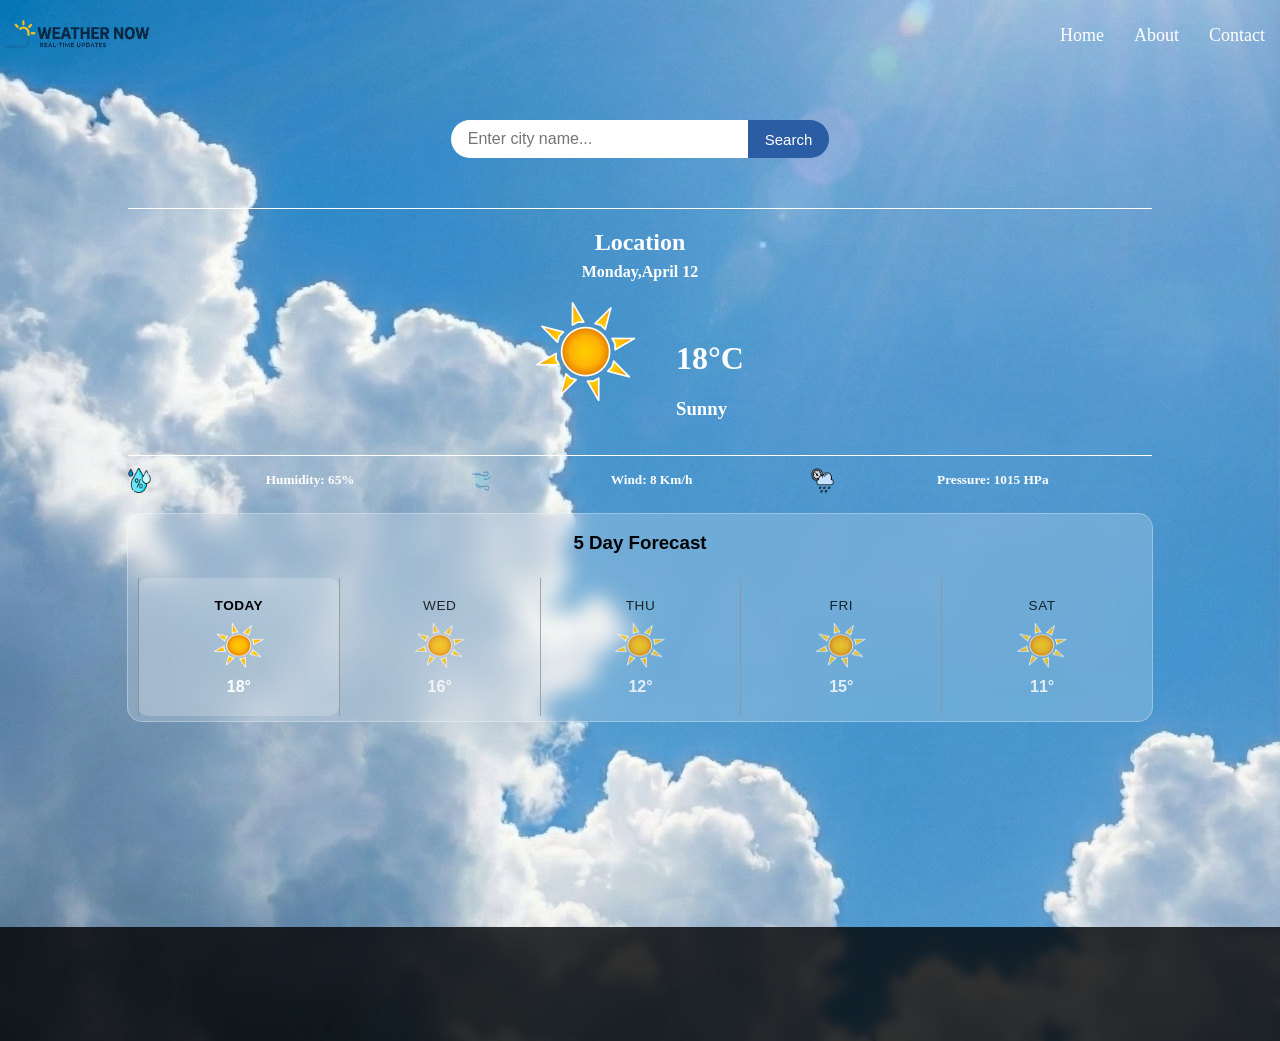
==== index.html @ 5ecf5d79 "Rename weather-app.html to index.html" ====
<!DOCTYPE html>
<html lang="en">
<head>
    <meta charset="UTF-8">
    <meta name="viewport" content="width=device-width, initial-scale=1.0">
    <title>Weather-App</title>
    <link rel="stylesheet" href="style.css">
</head>
<body>
    <header class="head">
        <img src="images/Logo.png">
        <nav>
            <ul>
                <li><a href="#">Home</a></li>
                <li><a href="#">About</a></li>
                <li><a href="#">Contact</a></li>
            </ul>
        </nav>
    </header>
    <main class="hero-section">
        <div class="search">
            <input type="text" placeholder="Enter city name...">
            <button id="btn">Search</button>
        </div>
        <div class="temp">
            <h2 id="city">Location</h2>
            <h4 id="daydate">Monday,April 12</h4>
            <div class="temperature">
                <img class="today" src="images/Sunny1.png">
                <ul>
                   <li>
                     <h1 id="tempnumber">18&deg;C</h1>
                   </li>
                   <li>
                     <h3 id="weathertype">Sunny</h3>
                   </li>
                </ul>
            </div>
            
        </div>
        <div class="addInfo">
                    
                        <li>
                            <img src="images/Humidity.png">
                            <h5 id="humidity">Humidity: 65%</h5>
                        </li>
                        <li>
                            <img src="images/wind.png">
                            <h5 id="wind">Wind: 8 Km/h</h5>
                        </li>
                        <li>
                            <img src="images/pressure.png">
                            <h5 id="pressure">Pressure: 1015 HPa</h5>
                        </li>
                  
        </div>
        <div class="forecast-container">
           <div class="heading">
            <h3>5 Day Forecast</h3>
           </div>
          <div class="items">
           <div class="forecast-item active">
              <span class="day">Today</span>
              <img class="today size" src="images/Sunny1.png">
              <span class="temp">18°</span>
            </div>

            <div class="forecast-item">
              <span class="day day2">Wed</span>
              <img class="two size" src="images/Sunny1.png">
              <span class="temp temp2">16°</span>
            </div>

            <div class="forecast-item">
              <span class="day day3">Thu</span>
              <img class="three size" src="images/Sunny1.png">
              <span class="temp temp3">12°</span>
            </div>

            <div class="forecast-item">
              <span class="day day4">Fri</span>
              <img class="four size" src="images/Sunny1.png">
              <span class="temp temp4">15°</span>
            </div>

            <div class="forecast-item">
              <span class="day day5">Sat</span>
              <img class="five size" src="images/Sunny1.png">
              <span class="temp temp5">11°</span>
            </div>
           </div>  
        </div>
    </main>

    <footer>
        <p>Copyright &copy; 2026 WeatherNow. Designed by <strong>YourName</strong>.</p>
        <p>Powered by <a href="https://openweathermap.org/" target="_blank">OpenWeatherMap API</a></p>
    </footer>

    <script src="apikey.js"></script>
    <script src="script.js"></script>
</body>
</html>
---- style.css ----
html,body{
    height:100%;
    margin:0px;
}
body{
    
    background:url(images/background5.png);
    background-attachment: fixed;
    background-size:cover ;
    background-position:center center;
    background-repeat:no-repeat;
    display:flex;
    flex-direction: column;
    width:100%;
    
}


.head{
    display:flex;
    justify-content: space-between;
    align-items: center;
    width:100%;
    margin:0px;
}
.head img{
    width:150px;
    height:70px;
}

.head nav{
    height:50px;
    align-items: center;
    margin:0px;
}
.head nav ul{
    margin-top:0px;
    display: flex;
    list-style: none;
    
}
.head nav ul li{
    
    padding-left: 15px;
    padding-right: 15px;
    height:50px;
    align-content: center;
}
.head nav ul li a{
    height:50px;
    color:white;
    text-decoration: none;
    font-size: large;
    font-family:"Segoe UI","Apple Color Emoji","Segoe UI Emoji", "Segoe UI Symbol";

}
.head nav ul li a:hover{
    text-shadow: 0px 0px 5px #cfcfcf;
}

/* Main Part Css */

.hero-section{
    flex-grow: 1;
    
}

.search{
    width: 80%;
    
    display:flex;
    justify-content: center;
    margin:auto;
    margin-top: 50px;
    border-bottom: 1px solid white;
    padding-bottom:50px;
}

.search input{
    border-top-left-radius: 30px;
    border-bottom-left-radius: 30px;
    border-style: none;
    font-size: 16px;
    width:270px;
    padding: 10px;
    padding-left:17px;
    outline: none;
}
#btn{
    background-color: #2a5da4;
    color: white;
    padding-right:17px;
    padding-left:17px;
    font-size: 15px;
    border-top-right-radius:30px;
    border-bottom-right-radius: 30px;
    border:none;

}
#btn:hover{
    cursor: pointer;
    background-color:#3a69aa
}

/* Temp */

.temp{
    width:80%;
    display: flex;
    flex-direction: column;
    color:white;
    align-items: center;
    margin: auto;
    
    
}
#city{
    padding:0px;
    margin-bottom:0px;
}
#daydate{
    margin-top: 7px;
}
.temperature{
    width: 100%;
    display:flex;
    border-bottom: 1px solid white;
    justify-content: center;
}

.temperature img{
    height:100px;
    width: 100px;
}
.temperature ul{
    list-style: none;
}

.addInfo{
    display: flex;
    flex-direction: row;
    list-style: none;
    width:80%;
    margin: auto;
    
}
.addInfo li{
    display: flex;
    width:100%;
    align-items: center;
    margin-top:12px;
}
.addInfo li img{
    width:23px;
    height:25px;
}
.addInfo li h5{
    color:white;
    margin: auto;
}

/*Forecast Container*/

.forecast-container{
    display:flex;
    flex-direction: column;
    width:80%;
    border:1px solid white;
    justify-content:center;
    margin:auto;
    margin-top:20px;
    background: rgba(255, 255, 255, 0.2); /* Glass effect */
    backdrop-filter: blur(10px); /* Blurs background behind it */
    border-radius: 15px;
    font-family: 'Inter', sans-serif;
    border:1px solid rgba(255, 255, 255, 0.3);
    
}   
.heading h3{
    text-align: center;
}

.items{
    display: flex;
    flex-direction: row;
    justify-content: center;
    margin-left:10px;
    margin-right:10px;
    
}
.forecast-item{
    display:flex;
    flex-direction: column;
    border-left:1px solid white;
    margin:5px 0px;
    padding: 20px 1px;
    width:100%;
    align-items: center;
    border-radius: 10px;
    border-image: linear-gradient(to right, #939393, rgba(0, 0, 0, 0)) 1;
    gap:10px;
    opacity: 0.8;
    transition: transform 0.2s ease, opacity 0.2s;
    cursor: pointer;
}
.forecast-item.active {
  opacity: 1;
  font-weight: 700;
  background: rgba(255, 255, 255, 0.2);
  padding: 20px 1px;
  border-radius: 10px;
  margin: 5px 0px; /* Adjust for padding to keep alignment */
}

.forecast-item:hover {
  opacity: 1;
  transform: translateY(-3px);
}

.day {
  font-size: 0.85rem;
  text-transform: uppercase;
  letter-spacing: 0.5px;
}

.size{
    width:50px;
    height:45px;
}

.temp {
  font-size: 1rem;
  font-weight: 600;
}

/* -- Footer -- */

footer {
    
    background: rgba(0, 0, 0, 0.8);
    backdrop-filter: blur(5px);
    padding: 20px;
    text-align: center;
    color: #fff;
    margin-top:205px;
    font-size: 14px;
}

footer a {
    color: #fff;
    text-decoration: none;
    font-weight: bold;
}

footer a:hover {
    text-decoration: underline;
}



@media only screen and (max-width: 600px) {

    /*--Header--*/

    .head img{
    width:108px;
    height:60px;
    }

    .head nav ul li{
    
    padding-left: 10px;
    padding-right: 6px;
    
    }
    .head nav ul li a{
    height:50px;
    font-size: medium;
    }

    /*--Main--*/

    .search, .temp, .addInfo, .forecast-container {
        width: 80%;
    }

    .addInfo {
        margin-top:12px;
        flex-direction: column;
        gap: 15px;
        align-items: center;
        margin-bottom: 20px;
    }

    .items {
        gap: 2px;
    }
    
    .forecast-item {
        padding: 10px 2px;
    }

    .day {
        font-size: 12px;
    }

    .temp {
        font-size: 14px;
    }

    .forecast-item img {
        width: 30px;
        height: 30px;
    }
    
    .temperature {
        font-size: 14px;
    }
    
    .city-name h1 {
        font-size: 24px;
    }
}
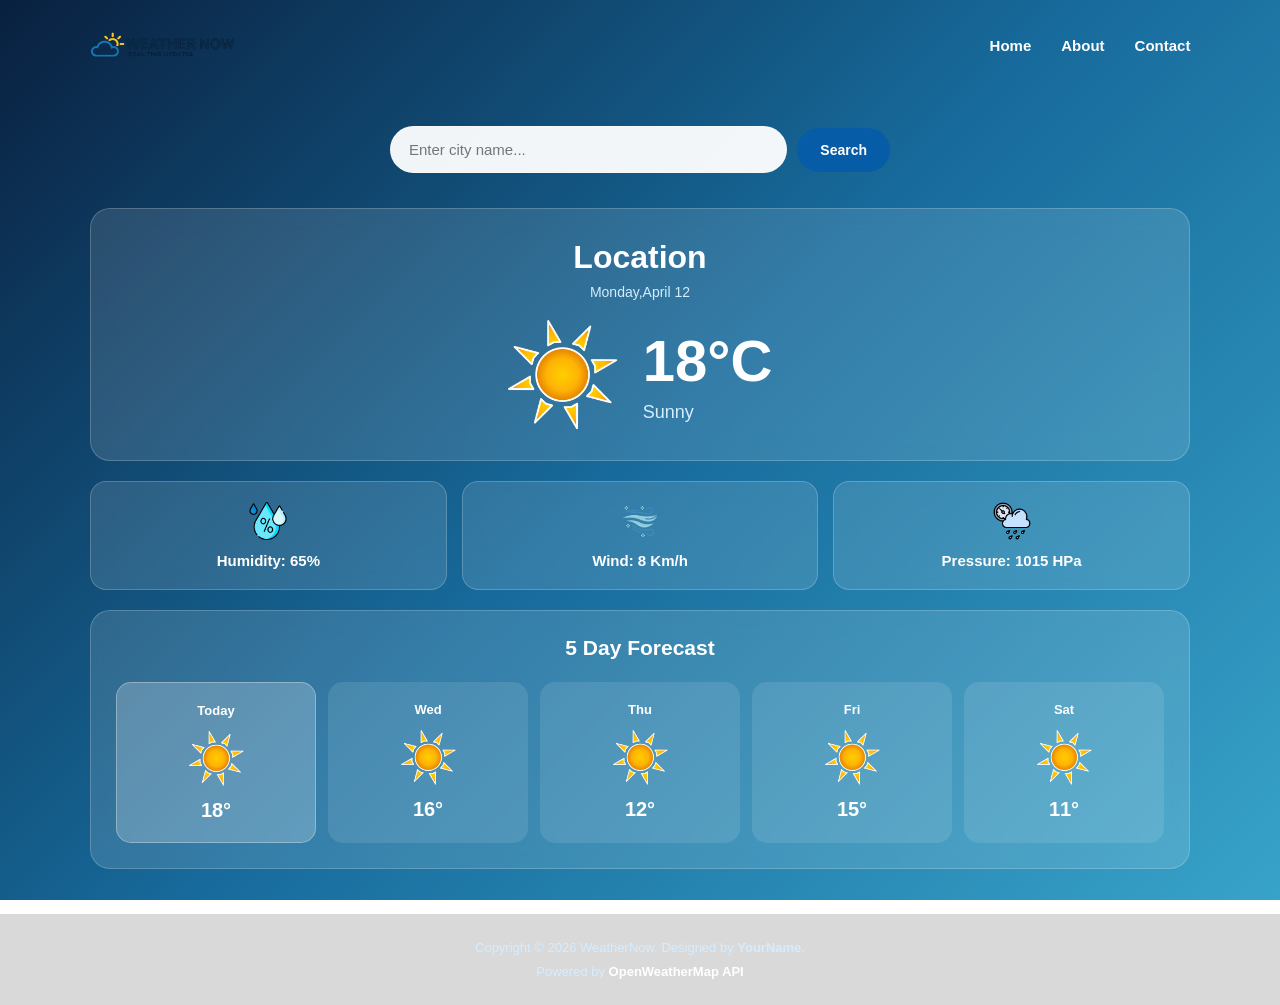
==== commit 32f21878: "Enhance accessibility for logo and input field Added alt attribute to logo image and aria-label to i" ====
--- a/index.html
+++ b/index.html
@@ -8,7 +8,7 @@
 </head>
 <body>
     <header class="head">
-        <img src="images/Logo.png">
+        <img src="images/Logo.png" alt="WeatherNow logo">
         <nav>
             <ul>
                 <li><a href="#">Home</a></li>
@@ -19,9 +19,11 @@
     </header>
     <main class="hero-section">
         <div class="search">
-            <input type="text" placeholder="Enter city name...">
+            <input type="text" placeholder="Enter city name..." aria-label="Enter city name">
             <button id="btn">Search</button>
         </div>
+        <p class="error" style="display:none;"></p>
+        <div class="weather">
         <div class="temp">
             <h2 id="city">Location</h2>
             <h4 id="daydate">Monday,April 12</h4>
@@ -90,6 +92,7 @@
             </div>
            </div>  
         </div>
+        </div>    
     </main>
 
     <footer>
@@ -97,7 +100,6 @@
         <p>Powered by <a href="https://openweathermap.org/" target="_blank">OpenWeatherMap API</a></p>
     </footer>
 
-    <script src="apikey.js"></script>
     <script src="script.js"></script>
 </body>
 </html>
--- a/style.css
+++ b/style.css
@@ -1,324 +1,547 @@
 
-html,body{
-    height:100%;
-    margin:0px;
-}
-body{
-    
-    background:url(images/background5.png);
+/* =========================
+   1. BASE
+========================= */
+
+* {
+    margin: 0;
+    padding: 0;
+    box-sizing: border-box;
+}
+
+body {
+    min-height: 100vh;
+    font-family: Arial, Helvetica, sans-serif;
+    color: #ffffff;
+    background: linear-gradient(135deg, #09203f, #176b9c, #38a3c9);
     background-attachment: fixed;
-    background-size:cover ;
-    background-position:center center;
-    background-repeat:no-repeat;
-    display:flex;
-    flex-direction: column;
-    width:100%;
-    
-}
-
-
-.head{
-    display:flex;
+}
+
+/* ============================
+   2. HEADER
+========================= */
+
+.head {
+    width: 100%;
+    min-height: 75px;
+    padding: 15px 7%;
+    display: flex;
+    align-items: center;
     justify-content: space-between;
+}
+
+.head img {
+    width: 145px;
+    height: auto;
+    object-fit: contain;
+}
+
+.head nav ul {
+    display: flex;
     align-items: center;
-    width:100%;
-    margin:0px;
-}
-.head img{
-    width:150px;
-    height:70px;
-}
-
-.head nav{
-    height:50px;
+    gap: 30px;
+    list-style: none;
+}
+
+.head nav a {
+    color: white;
+    text-decoration: none;
+    font-size: 15px;
+    font-weight: 600;
+    transition: color 0.3s ease;
+}
+
+.head nav a:hover {
+    color: #a8e5ff;
+}
+
+/* =========================
+   3. MAIN CONTAINER
+========================= */
+
+.hero-section {
+    width: 90%;
+    max-width: 1100px;
+    margin: 35px auto;
+}
+
+/* ========================
+   4. SEARCH BAR
+========================= */
+
+.search {
+    display: flex;
+    justify-content: center;
     align-items: center;
-    margin:0px;
-}
-.head nav ul{
-    margin-top:0px;
+    max-width: 500px;
+    margin: 0 auto 35px;
+    gap: 10px;
+}
+
+.search input {
+    flex: 1;
+    min-width: 0;
+    padding: 14px 18px;
+    border: 1px solid rgba(255, 255, 255, 0.3);
+    border-radius: 30px;
+    outline: none;
+    background: rgba(255, 255, 255, 0.95);
+    color: #18344f;
+    font-size: 15px;
+}
+
+.search input:focus {
+    border-color: #69d4ff;
+    box-shadow: 0 0 0 3px rgba(105, 212, 255, 0.2);
+}
+
+.search button {
+    padding: 14px 23px;
+    border: none;
+    border-radius: 30px;
+    background: #075ca8;
+    color: white;
+    font-size: 14px;
+    font-weight: bold;
+    cursor: pointer;
+    transition: 0.3s ease;
+}
+
+.search button:hover {
+    background: #087cc9;
+    transform: translateY(-2px);
+}
+
+.search button:disabled {
+    opacity: 0.6;
+    cursor: not-allowed;
+}
+
+/* =========================
+   5. ERROR MESSAGE
+========================= */
+
+.error {
+    max-width: 500px;
+    margin: 0 auto 20px;
+    padding: 12px 16px;
+    border-radius: 10px;
+    background: rgba(255, 90, 90, 0.2);
+    border: 1px solid rgba(255, 120, 120, 0.5);
+    color: #ffffff;
+    text-align: center;
+    font-size: 14px;
+}
+
+/* =========================
+   6. WEATHER SECTION
+========================= */
+
+.weather {
+    display: grid;
+    grid-template-columns: 1fr 1fr;
+    gap: 20px;
+}
+
+/* Current weather card */
+
+.weather > .temp {
+    grid-column: 1 / -1;
+    padding: 30px 20px;
+    text-align: center;
+    border: 1px solid rgba(255, 255, 255, 0.2);
+    border-radius: 20px;
+    background: rgba(255, 255, 255, 0.12);
+    backdrop-filter: blur(12px);
+}
+
+.weather > .temp h2 {
+    font-size: 32px;
+    margin-bottom: 8px;
+    text-transform: capitalize;
+}
+
+.weather > .temp h4 {
+    color: #d5edff;
+    font-size: 14px;
+    font-weight: normal;
+}
+
+/* Temperature and icon */
+
+.temperature {
     display: flex;
+    justify-content: center;
+    align-items: center;
+    gap: 25px;
+    margin-top: 20px;
+}
+
+.temperature img {
+    width: 110px;
+    height: 110px;
+    object-fit: contain;
+}
+
+.temperature ul {
     list-style: none;
-    
-}
-.head nav ul li{
-    
-    padding-left: 15px;
-    padding-right: 15px;
-    height:50px;
-    align-content: center;
-}
-.head nav ul li a{
-    height:50px;
-    color:white;
-    text-decoration: none;
-    font-size: large;
-    font-family:"Segoe UI","Apple Color Emoji","Segoe UI Emoji", "Segoe UI Symbol";
-
-}
-.head nav ul li a:hover{
-    text-shadow: 0px 0px 5px #cfcfcf;
-}
-
-/* Main Part Css */
-
-.hero-section{
-    flex-grow: 1;
-    
-}
-
-.search{
-    width: 80%;
-    
-    display:flex;
-    justify-content: center;
-    margin:auto;
-    margin-top: 50px;
-    border-bottom: 1px solid white;
-    padding-bottom:50px;
-}
-
-.search input{
-    border-top-left-radius: 30px;
-    border-bottom-left-radius: 30px;
-    border-style: none;
-    font-size: 16px;
-    width:270px;
-    padding: 10px;
-    padding-left:17px;
-    outline: none;
-}
-#btn{
-    background-color: #2a5da4;
-    color: white;
-    padding-right:17px;
-    padding-left:17px;
-    font-size: 15px;
-    border-top-right-radius:30px;
-    border-bottom-right-radius: 30px;
-    border:none;
-
-}
-#btn:hover{
-    cursor: pointer;
-    background-color:#3a69aa
-}
-
-/* Temp */
-
-.temp{
-    width:80%;
+    text-align: left;
+}
+
+.temperature h1 {
+    font-size: 58px;
+    font-weight: 700;
+}
+
+.temperature h3 {
+    margin-top: 8px;
+    color: #d5edff;
+    font-size: 18px;
+    font-weight: normal;
+    text-transform: capitalize;
+}
+
+/* =========================
+   7. WEATHER DETAILS
+========================= */
+
+.addInfo {
+    grid-column: 1 / -1;
+    display: grid;
+    grid-template-columns: repeat(3, 1fr);
+    gap: 15px;
+}
+
+.addInfo li {
+    min-width: 0;
+    padding: 20px 12px;
     display: flex;
     flex-direction: column;
-    color:white;
     align-items: center;
-    margin: auto;
-    
-    
-}
-#city{
-    padding:0px;
-    margin-bottom:0px;
-}
-#daydate{
-    margin-top: 7px;
-}
-.temperature{
-    width: 100%;
-    display:flex;
-    border-bottom: 1px solid white;
     justify-content: center;
-}
-
-.temperature img{
-    height:100px;
-    width: 100px;
-}
-.temperature ul{
+    gap: 12px;
     list-style: none;
-}
-
-.addInfo{
+    text-align: center;
+    border: 1px solid rgba(255, 255, 255, 0.2);
+    border-radius: 16px;
+    background: rgba(255, 255, 255, 0.12);
+    backdrop-filter: blur(10px);
+}
+
+.addInfo img {
+    width: 38px;
+    height: 38px;
+    object-fit: contain;
+}
+
+.addInfo h5 {
+    font-size: 15px;
+    font-weight: 600;
+    overflow-wrap: anywhere;
+}
+
+/* =========================
+   8. FORECAST SECTION
+========================= */
+
+.forecast-container {
+    grid-column: 1 / -1;
+    padding: 25px;
+    border: 1px solid rgba(255, 255, 255, 0.2);
+    border-radius: 20px;
+    background: rgba(255, 255, 255, 0.13);
+    backdrop-filter: blur(12px);
+}
+
+.heading {
+    text-align: center;
+    margin-bottom: 22px;
+}
+
+.heading h3 {
+    font-size: 21px;
+    font-weight: 700;
+}
+
+.items {
+    display: grid;
+    grid-template-columns: repeat(5, 1fr);
+    gap: 12px;
+}
+
+.forecast-item {
+    min-width: 0;
+    padding: 20px 10px;
     display: flex;
-    flex-direction: row;
-    list-style: none;
-    width:80%;
-    margin: auto;
-    
-}
-.addInfo li{
-    display: flex;
-    width:100%;
+    flex-direction: column;
     align-items: center;
-    margin-top:12px;
-}
-.addInfo li img{
-    width:23px;
-    height:25px;
-}
-.addInfo li h5{
-    color:white;
-    margin: auto;
-}
-
-/*Forecast Container*/
-
-.forecast-container{
-    display:flex;
-    flex-direction: column;
-    width:80%;
-    border:1px solid white;
-    justify-content:center;
-    margin:auto;
-    margin-top:20px;
-    background: rgba(255, 255, 255, 0.2); /* Glass effect */
-    backdrop-filter: blur(10px); /* Blurs background behind it */
+    gap: 13px;
     border-radius: 15px;
-    font-family: 'Inter', sans-serif;
-    border:1px solid rgba(255, 255, 255, 0.3);
-    
-}   
-.heading h3{
+    background: rgba(255, 255, 255, 0.10);
+    transition: 0.3s ease;
+}
+
+.forecast-item:hover {
+    background: rgba(255, 255, 255, 0.23);
+    transform: translateY(-4px);
+}
+
+.forecast-item.active {
+    background: rgba(255, 255, 255, 0.22);
+    border: 1px solid rgba(255, 255, 255, 0.3);
+}
+
+.forecast-item .day {
+    font-size: 13px;
+    font-weight: 600;
+    text-transform: capitalize;
+}
+
+.forecast-item img {
+    width: 55px;
+    height: 55px;
+    object-fit: contain;
+}
+
+.forecast-item .temp {
+    font-size: 20px;
+    font-weight: bold;
+}
+
+/* =========================
+   9. FOOTER
+========================= */
+
+footer {
+    margin-top: 45px;
+    padding: 22px 15px;
     text-align: center;
-}
-
-.items{
-    display: flex;
-    flex-direction: row;
-    justify-content: center;
-    margin-left:10px;
-    margin-right:10px;
-    
-}
-.forecast-item{
-    display:flex;
-    flex-direction: column;
-    border-left:1px solid white;
-    margin:5px 0px;
-    padding: 20px 1px;
-    width:100%;
-    align-items: center;
-    border-radius: 10px;
-    border-image: linear-gradient(to right, #939393, rgba(0, 0, 0, 0)) 1;
-    gap:10px;
-    opacity: 0.8;
-    transition: transform 0.2s ease, opacity 0.2s;
-    cursor: pointer;
-}
-.forecast-item.active {
-  opacity: 1;
-  font-weight: 700;
-  background: rgba(255, 255, 255, 0.2);
-  padding: 20px 1px;
-  border-radius: 10px;
-  margin: 5px 0px; /* Adjust for padding to keep alignment */
-}
-
-.forecast-item:hover {
-  opacity: 1;
-  transform: translateY(-3px);
-}
-
-.day {
-  font-size: 0.85rem;
-  text-transform: uppercase;
-  letter-spacing: 0.5px;
-}
-
-.size{
-    width:50px;
-    height:45px;
-}
-
-.temp {
-  font-size: 1rem;
-  font-weight: 600;
-}
-
-/* -- Footer -- */
-
-footer {
-    
-    background: rgba(0, 0, 0, 0.8);
-    backdrop-filter: blur(5px);
-    padding: 20px;
-    text-align: center;
-    color: #fff;
-    margin-top:205px;
-    font-size: 14px;
+    background: rgba(0, 0, 0, 0.15);
+    color: #d5edff;
+    font-size: 13px;
+    line-height: 1.8;
 }
 
 footer a {
-    color: #fff;
+    color: #ffffff;
+    font-weight: bold;
     text-decoration: none;
-    font-weight: bold;
 }
 
 footer a:hover {
     text-decoration: underline;
 }
 
-
-
-@media only screen and (max-width: 600px) {
-
-    /*--Header--*/
-
-    .head img{
-    width:108px;
-    height:60px;
-    }
-
-    .head nav ul li{
-    
-    padding-left: 10px;
-    padding-right: 6px;
-    
-    }
-    .head nav ul li a{
-    height:50px;
-    font-size: medium;
-    }
-
-    /*--Main--*/
-
-    .search, .temp, .addInfo, .forecast-container {
-        width: 80%;
+/* =========================
+   10. TABLET RESPONSIVENESS
+========================= */
+
+@media (max-width: 768px) {
+
+    .head {
+        padding: 15px 5%;
+    }
+
+    .hero-section {
+        width: 92%;
+        margin: 25px auto;
+    }
+
+    .weather > .temp h2 {
+        font-size: 27px;
+    }
+
+    .temperature h1 {
+        font-size: 48px;
+    }
+
+    .forecast-container {
+        padding: 18px;
+    }
+
+    .items {
+        gap: 8px;
+    }
+
+    .forecast-item {
+        padding: 16px 5px;
+    }
+
+    .forecast-item .day {
+        font-size: 11px;
+    }
+
+    .forecast-item img {
+        width: 45px;
+        height: 45px;
+    }
+
+    .forecast-item .temp {
+        font-size: 17px;
+    }
+}
+
+/* =========================
+   11. MOBILE RESPONSIVENESS
+========================= */
+
+@media (max-width: 480px) {
+
+    .head {
+        min-height: 65px;
+        padding: 12px 5%;
+    }
+
+    .head img {
+        width: 110px;
+    }
+
+    .head nav ul {
+        gap: 13px;
+    }
+
+    .head nav a {
+        font-size: 12px;
+    }
+
+    .hero-section {
+        width: 92%;
+        margin: 20px auto;
+    }
+
+    .search {
+        gap: 7px;
+        margin-bottom: 22px;
+    }
+
+    .search input {
+        padding: 12px 14px;
+        font-size: 13px;
+    }
+
+    .search button {
+        padding: 12px 17px;
+        font-size: 12px;
+    }
+
+    .weather {
+        grid-template-columns: 1fr;
+        gap: 14px;
+    }
+
+    .weather > .temp {
+        grid-column: auto;
+        padding: 25px 12px;
+    }
+
+    .weather > .temp h2 {
+        font-size: 25px;
+    }
+
+    .temperature {
+        gap: 12px;
+        margin-top: 15px;
+    }
+
+    .temperature img {
+        width: 85px;
+        height: 85px;
+    }
+
+    .temperature h1 {
+        font-size: 42px;
+    }
+
+    .temperature h3 {
+        font-size: 15px;
     }
 
     .addInfo {
-        margin-top:12px;
-        flex-direction: column;
-        gap: 15px;
-        align-items: center;
-        margin-bottom: 20px;
+        grid-column: auto;
+        grid-template-columns: 1fr;
+        gap: 10px;
+    }
+
+    .addInfo li {
+        flex-direction: row;
+        justify-content: flex-start;
+        padding: 13px 20px;
+    }
+
+    .addInfo img {
+        width: 32px;
+        height: 32px;
+    }
+
+    .addInfo h5 {
+        font-size: 14px;
+    }
+
+    .forecast-container {
+        grid-column: auto;
+        padding: 15px 10px;
+    }
+
+    .heading h3 {
+        font-size: 18px;
     }
 
     .items {
-        gap: 2px;
-    }
-    
+        grid-template-columns: repeat(2, minmax(0, 1fr));
+        gap: 10px;
+    }
+
     .forecast-item {
-        padding: 10px 2px;
-    }
-
-    .day {
+        padding: 15px 8px;
+    }
+
+    .forecast-item .day {
         font-size: 12px;
     }
 
-    .temp {
-        font-size: 14px;
-    }
-
     .forecast-item img {
-        width: 30px;
-        height: 30px;
-    }
-    
-    .temperature {
-        font-size: 14px;
-    }
-    
-    .city-name h1 {
-        font-size: 24px;
-    }
-}
+        width: 48px;
+        height: 48px;
+    }
+
+    .forecast-item .temp {
+        font-size: 18px;
+    }
+
+    footer {
+        margin-top: 25px;
+        font-size: 12px;
+    }
+}
+
+/* =========================
+   12. SMALL MOBILE SCREENS
+========================= */
+
+@media (max-width: 350px) {
+
+    .head img {
+        width: 90px;
+    }
+
+    .head nav ul {
+        gap: 9px;
+    }
+
+    .head nav a {
+        font-size: 11px;
+    }
+
+    .temperature h1 {
+        font-size: 35px;
+    }
+
+    .temperature img {
+        width: 70px;
+        height: 70px;
+    }
+
+    .items {
+        grid-template-columns: 1fr 1fr;
+    }
+}
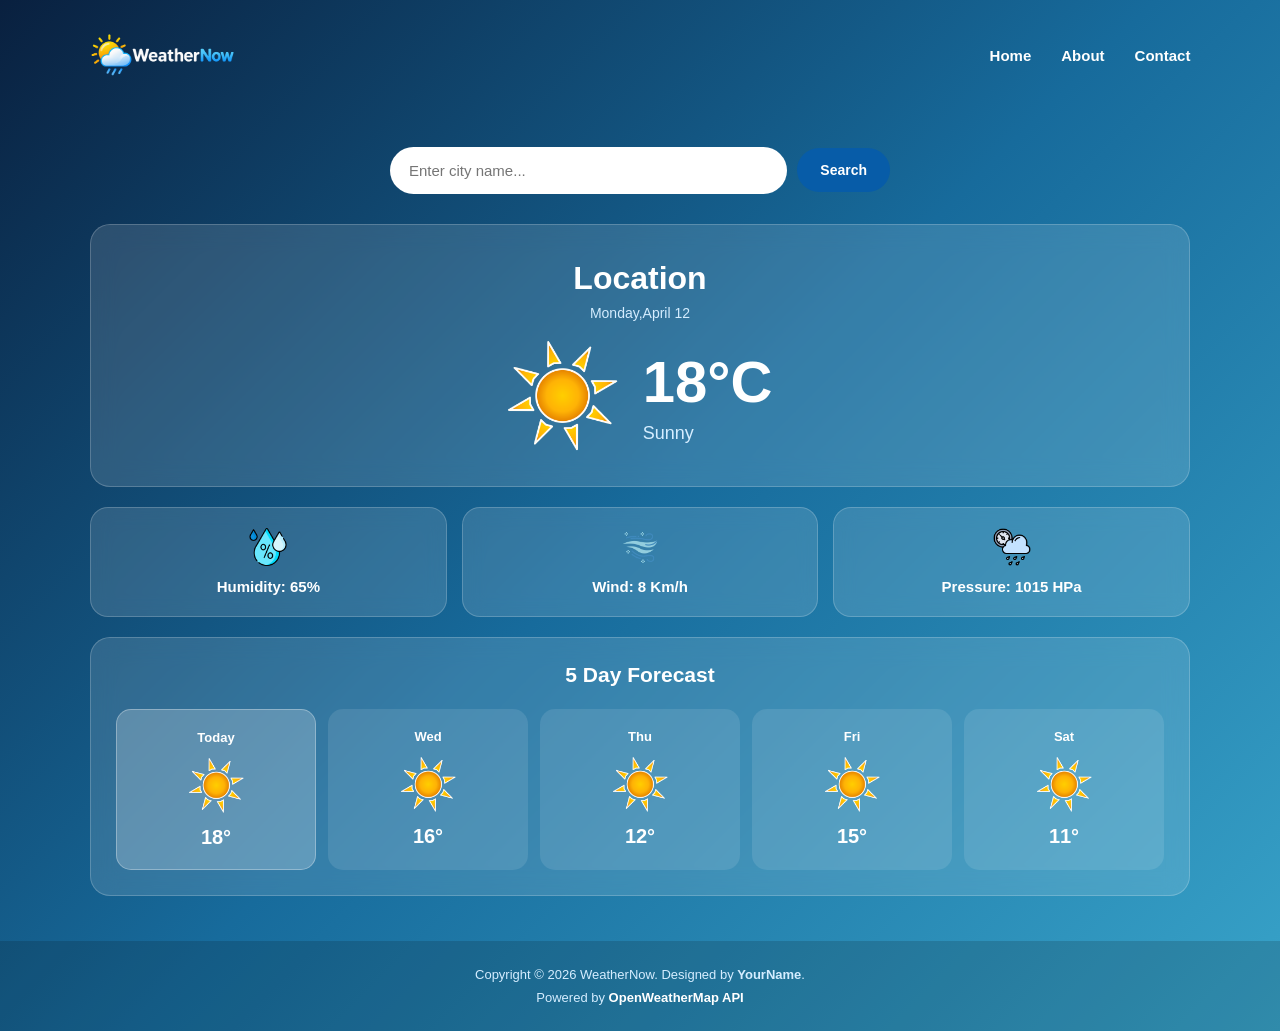
==== commit 10a0580d: "Fix logo image filename case sensitivity" ====
--- a/index.html
+++ b/index.html
@@ -8,7 +8,7 @@
 </head>
 <body>
     <header class="head">
-        <img src="images/Logo.png" alt="WeatherNow logo">
+        <img src="images/logo.png" alt="WeatherNow logo">
         <nav>
             <ul>
                 <li><a href="#">Home</a></li>
--- a/style.css
+++ b/style.css
@@ -1,7 +1,7 @@
 
-/* =========================
+/* ================================
    1. BASE
-========================= */
+===================================== */
 
 * {
     margin: 0;
@@ -14,12 +14,12 @@
     font-family: Arial, Helvetica, sans-serif;
     color: #ffffff;
     background: linear-gradient(135deg, #09203f, #176b9c, #38a3c9);
-    background-attachment: fixed;
-}
-
-/* ============================
+}
+
+
+/* =====================================
    2. HEADER
-========================= */
+===================================== */
 
 .head {
     width: 100%;
@@ -44,7 +44,7 @@
 }
 
 .head nav a {
-    color: white;
+    color: #ffffff;
     text-decoration: none;
     font-size: 15px;
     font-weight: 600;
@@ -55,9 +55,10 @@
     color: #a8e5ff;
 }
 
-/* =========================
+
+/* =======================================
    3. MAIN CONTAINER
-========================= */
+===================================== */
 
 .hero-section {
     width: 90%;
@@ -65,16 +66,17 @@
     margin: 35px auto;
 }
 
-/* ========================
+
+/* =================================
    4. SEARCH BAR
-========================= */
+===================================== */
 
 .search {
     display: flex;
     justify-content: center;
     align-items: center;
     max-width: 500px;
-    margin: 0 auto 35px;
+    margin: 0 auto 30px;
     gap: 10px;
 }
 
@@ -85,7 +87,7 @@
     border: 1px solid rgba(255, 255, 255, 0.3);
     border-radius: 30px;
     outline: none;
-    background: rgba(255, 255, 255, 0.95);
+    background: #ffffff;
     color: #18344f;
     font-size: 15px;
 }
@@ -100,7 +102,7 @@
     border: none;
     border-radius: 30px;
     background: #075ca8;
-    color: white;
+    color: #ffffff;
     font-size: 14px;
     font-weight: bold;
     cursor: pointer;
@@ -117,9 +119,10 @@
     cursor: not-allowed;
 }
 
-/* =========================
+
+/* =====================================
    5. ERROR MESSAGE
-========================= */
+===================================== */
 
 .error {
     max-width: 500px;
@@ -133,25 +136,29 @@
     font-size: 14px;
 }
 
-/* =========================
-   6. WEATHER SECTION
-========================= */
+
+/* =====================================
+   6. WEATHER MAIN LAYOUT
+===================================== */
+
+/* Flex column keeps all sections separated */
 
 .weather {
-    display: grid;
-    grid-template-columns: 1fr 1fr;
+    display: flex;
+    flex-direction: column;
     gap: 20px;
+    width: 100%;
 }
 
 /* Current weather card */
 
 .weather > .temp {
-    grid-column: 1 / -1;
-    padding: 30px 20px;
+    width: 100%;
+    padding: 35px 20px;
     text-align: center;
     border: 1px solid rgba(255, 255, 255, 0.2);
     border-radius: 20px;
-    background: rgba(255, 255, 255, 0.12);
+    background: rgba(255, 255, 255, 0.13);
     backdrop-filter: blur(12px);
 }
 
@@ -167,7 +174,10 @@
     font-weight: normal;
 }
 
-/* Temperature and icon */
+
+/* =====================================
+   7. TEMPERATURE AND WEATHER ICON
+===================================== */
 
 .temperature {
     display: flex;
@@ -201,12 +211,13 @@
     text-transform: capitalize;
 }
 
-/* =========================
-   7. WEATHER DETAILS
-========================= */
+
+/* =====================================
+   8. WEATHER DETAIL CARDS
+===================================== */
 
 .addInfo {
-    grid-column: 1 / -1;
+    width: 100%;
     display: grid;
     grid-template-columns: repeat(3, 1fr);
     gap: 15px;
@@ -214,6 +225,7 @@
 
 .addInfo li {
     min-width: 0;
+    min-height: 110px;
     padding: 20px 12px;
     display: flex;
     flex-direction: column;
@@ -223,9 +235,15 @@
     list-style: none;
     text-align: center;
     border: 1px solid rgba(255, 255, 255, 0.2);
-    border-radius: 16px;
-    background: rgba(255, 255, 255, 0.12);
+    border-radius: 18px;
+    background: rgba(255, 255, 255, 0.13);
     backdrop-filter: blur(10px);
+    transition: 0.3s ease;
+}
+
+.addInfo li:hover {
+    background: rgba(255, 255, 255, 0.22);
+    transform: translateY(-3px);
 }
 
 .addInfo img {
@@ -240,12 +258,13 @@
     overflow-wrap: anywhere;
 }
 
-/* =========================
-   8. FORECAST SECTION
-========================= */
+
+/* =====================================
+   9. FIVE DAY FORECAST
+===================================== */
 
 .forecast-container {
-    grid-column: 1 / -1;
+    width: 100%;
     padding: 25px;
     border: 1px solid rgba(255, 255, 255, 0.2);
     border-radius: 20px;
@@ -265,7 +284,7 @@
 
 .items {
     display: grid;
-    grid-template-columns: repeat(5, 1fr);
+    grid-template-columns: repeat(5, minmax(0, 1fr));
     gap: 12px;
 }
 
@@ -308,9 +327,10 @@
     font-weight: bold;
 }
 
-/* =========================
-   9. FOOTER
-========================= */
+
+/* =====================================
+   10. FOOTER
+===================================== */
 
 footer {
     margin-top: 45px;
@@ -332,9 +352,10 @@
     text-decoration: underline;
 }
 
-/* =========================
-   10. TABLET RESPONSIVENESS
-========================= */
+
+/* =====================================
+   11. TABLET RESPONSIVENESS
+===================================== */
 
 @media (max-width: 768px) {
 
@@ -381,9 +402,10 @@
     }
 }
 
-/* =========================
-   11. MOBILE RESPONSIVENESS
-========================= */
+
+/* =====================================
+   12. MOBILE RESPONSIVENESS
+===================================== */
 
 @media (max-width: 480px) {
 
@@ -425,12 +447,10 @@
     }
 
     .weather {
-        grid-template-columns: 1fr;
         gap: 14px;
     }
 
     .weather > .temp {
-        grid-column: auto;
         padding: 25px 12px;
     }
 
@@ -457,12 +477,12 @@
     }
 
     .addInfo {
-        grid-column: auto;
         grid-template-columns: 1fr;
         gap: 10px;
     }
 
     .addInfo li {
+        min-height: 75px;
         flex-direction: row;
         justify-content: flex-start;
         padding: 13px 20px;
@@ -478,7 +498,6 @@
     }
 
     .forecast-container {
-        grid-column: auto;
         padding: 15px 10px;
     }
 
@@ -514,9 +533,10 @@
     }
 }
 
-/* =========================
-   12. SMALL MOBILE SCREENS
-========================= */
+
+/* =====================================
+   13. SMALL MOBILE SCREENS
+===================================== */
 
 @media (max-width: 350px) {
 
@@ -542,6 +562,6 @@
     }
 
     .items {
-        grid-template-columns: 1fr 1fr;
-    }
-}
+        grid-template-columns: repeat(2, minmax(0, 1fr));
+    }
+}
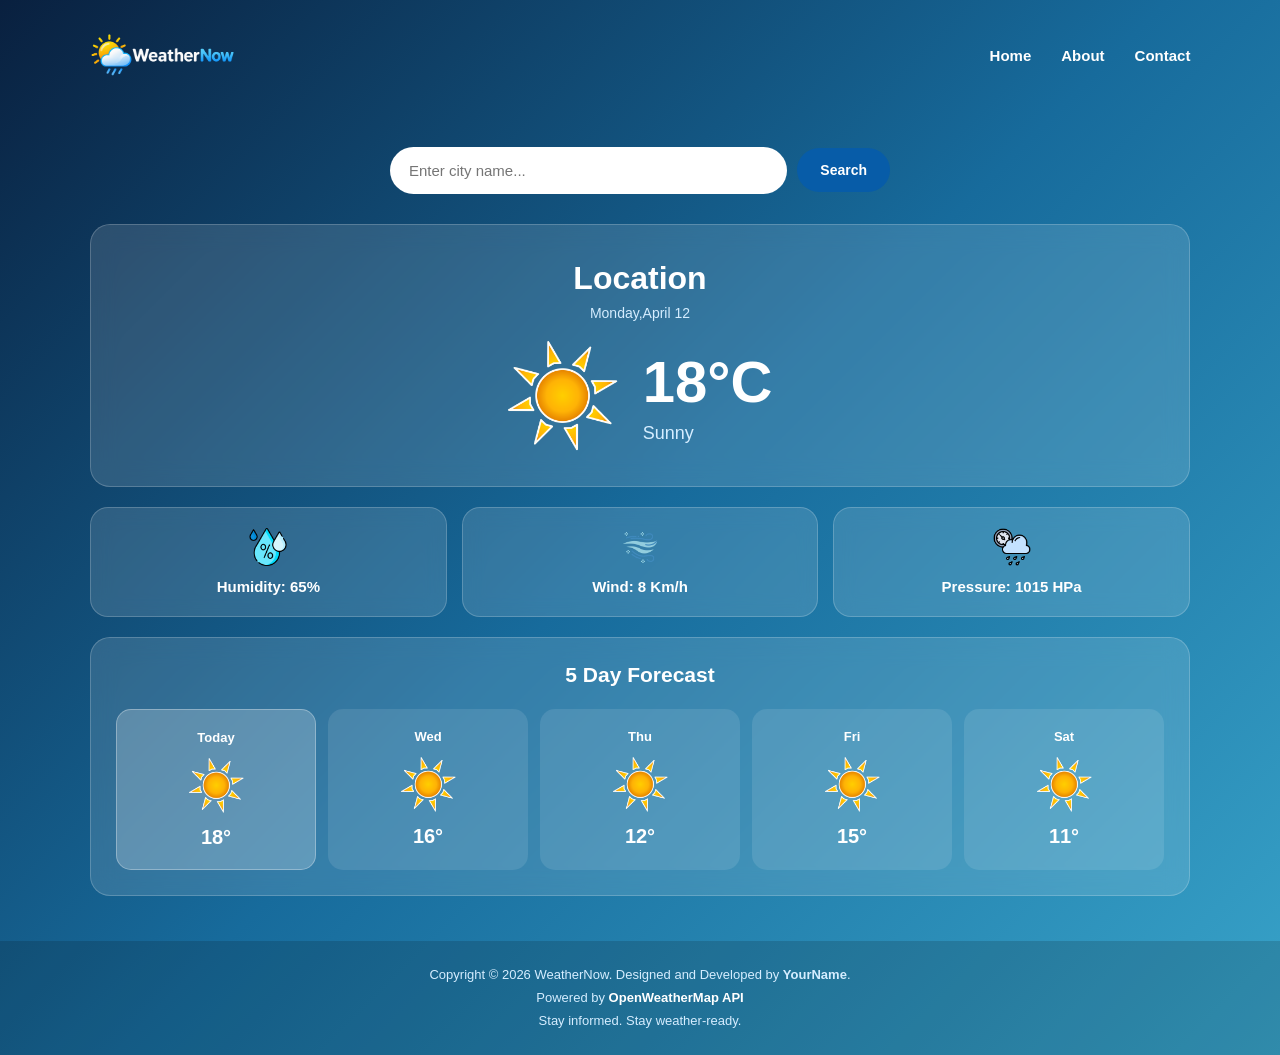
==== commit 744edaf2: "Revise footer content and add footer note Updated footer content for improved clarity and added a fo" ====
--- a/index.html
+++ b/index.html
@@ -95,10 +95,21 @@
         </div>    
     </main>
 
-    <footer>
-        <p>Copyright &copy; 2026 WeatherNow. Designed by <strong>YourName</strong>.</p>
-        <p>Powered by <a href="https://openweathermap.org/" target="_blank">OpenWeatherMap API</a></p>
-    </footer>
+   <footer>
+    <p>
+        Copyright &copy; 2026 WeatherNow.
+        Designed and Developed by <strong>YourName</strong>.
+    </p>
+
+    <p>
+        Powered by
+        <a href="https://openweathermap.org/" target="_blank" rel="noopener noreferrer"> OpenWeatherMap API </a>
+    </p>
+
+    <p class="footer-note">
+        Stay informed. Stay weather-ready.
+    </p>
+  </footer>
 
     <script src="script.js"></script>
 </body>
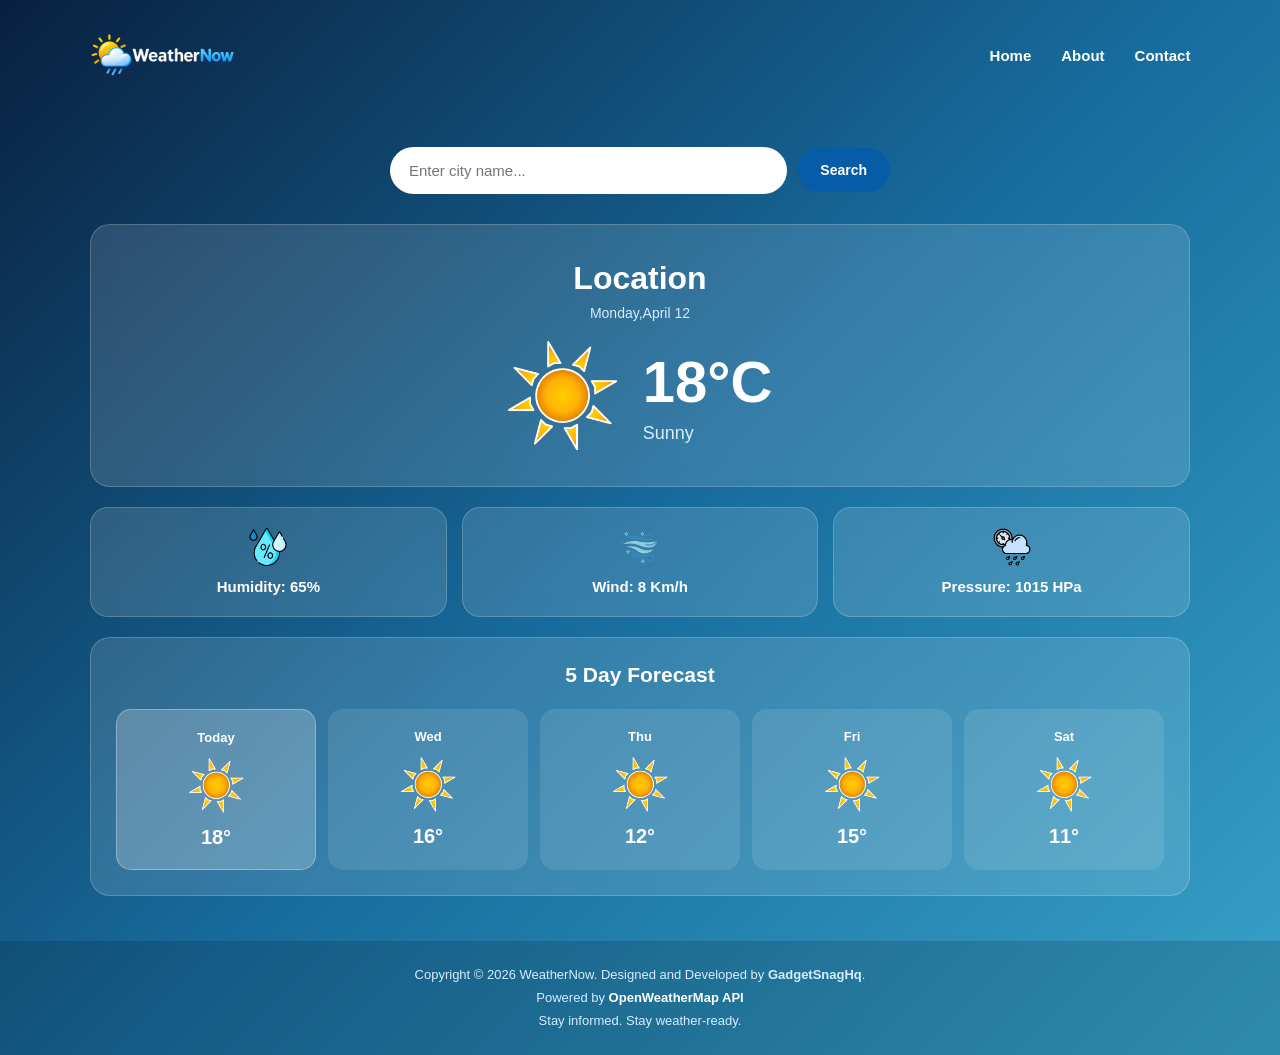
==== commit 9b656353: "Update footer copyright information" ====
--- a/index.html
+++ b/index.html
@@ -98,7 +98,7 @@
    <footer>
     <p>
         Copyright &copy; 2026 WeatherNow.
-        Designed and Developed by <strong>YourName</strong>.
+        Designed and Developed by <strong>GadgetSnagHq</strong>.
     </p>
 
     <p>
